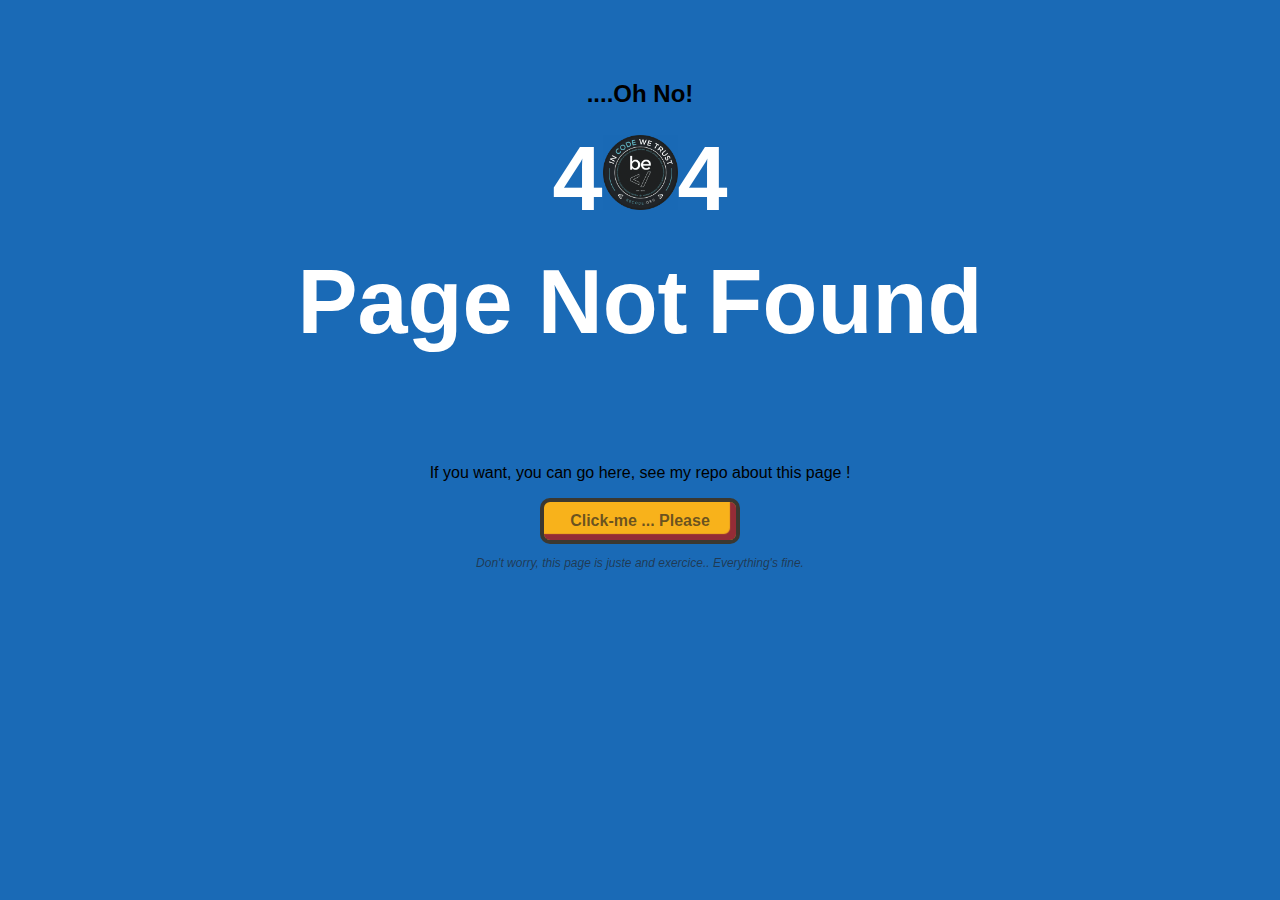
==== index.html @ 909ce52e "Update name of the files" ====
<!DOCTYPE html>
<html lang="fr">
<head>
    <meta charset="UTF-8">
    <meta name="viewport" content="width=device-width, initial-scale=1.0">
    <link rel="stylesheet" href="https://cdnjs.cloudflare.com/ajax/libs/animate.css/4.0.0/animate.min.css"/>
    <link rel="stylesheet" href="style.css">
    <title>404 Page Not Found</title>
</head>
<body>
    <h2>....Oh No!</h2>
    <h1>4<img src="img/becode.png" alt="Becode">4</h1>
    <div class="found">
        <h1>Page Not</h1>
        <h1 class="animate__animated animate__hinge">Found</h1>
    </div>
    <p>
        If you want, you can go here, see my repo about this page ! 
    </p>
    <a href="https://github.com/JackRob/404Page"><Button class="clickMe">Click-me ... Please </Button></a>
    <footer>
        <p>Don't worry, this page is juste and exercice.. Everything's fine. </p>
    </footer>
</body>
</html>
---- style.css ----
body {
    background: rgb(26, 106, 182);
    font-family: sans-serif;
    text-align: center;
    margin-top: 80px;
}

img {
    width: 75px;
}

h2 {
    font-size-adjust: 60px;
}

h1 {
    color: white;
    font-size: 90px;
    margin: 10px;
}

body p:nth-child(4) {
    margin-top: 100px;
}

span {
    z-index: 3;
}

footer p{
    font-size: 12px;
    font-weight: 200;
    font-style: italic;
    color: rgba(34, 34, 34, 0.664);    
}

.found {
    display: flex;
    justify-content: center;
}

.animate__hinge {
    transform-origin: bottom left;
    animation-delay: 3s;
}

@keyframes hinge {
    0% {
        -webkit-animation-timing-function: ease-in-out;
        animation-timing-function: ease-in-out;
    }
    20%, 60%, 85%, 100% {
        -webkit-transform: rotate(80deg);
        transform: rotate(80deg);
        -webkit-animation-timing-function: ease-in-out;
        animation-timing-function: ease-in-out;
    }
    40%{
        -webkit-transform: rotate(60deg);
        transform: rotate(60deg);
        -webkit-animation-timing-function: ease-in-out;
        animation-timing-function: ease-in-out;
        opacity: 1;
    }

    75% {
        -webkit-transform: rotate(70deg);
        transform: rotate(70deg);
        -webkit-animation-timing-function: ease-in-out;
        animation-timing-function: ease-in-out;
    }

    95% {
        -webkit-transform: rotate(75deg);
        transform: rotate(75deg);
        -webkit-animation-timing-function: ease-in-out;
        animation-timing-function: ease-in-out;
    }
}

.clickMe {
    width: 200px;
    font-size: 16px;
    background: rgb(248, 178, 27);
    color: rgba(34, 34, 34, 0.664);
    border: 4px solid rgba(49, 49, 49, 0.952);
    border-radius: 10px;
    padding: 10px 20px; 
    font-weight: 600;
    box-shadow: inset -6px -6px 1px rgba(128, 18, 60, 0.836);
}

@keyframes test {
    0% {
        width: 200px;
        height: 50px;
        font-size: 16px;
    }
    30%{
        width: 250px;
        height: 60px;
        font-size: 20px;
    }
    50% {
        width: 200px;
        height: 50px;
        font-size: 16px;
    }
    75%{
        width: 220px;
        height: 55%;
        font-size: 18px;
    }
    100%{
        width: 200px;
        height: 50px;
        font-size: 16px;
    }
}

.clickMe:hover {
    animation-name: test;
    animation-duration: 0.5s;
    animation-timing-function: ease-in;
}
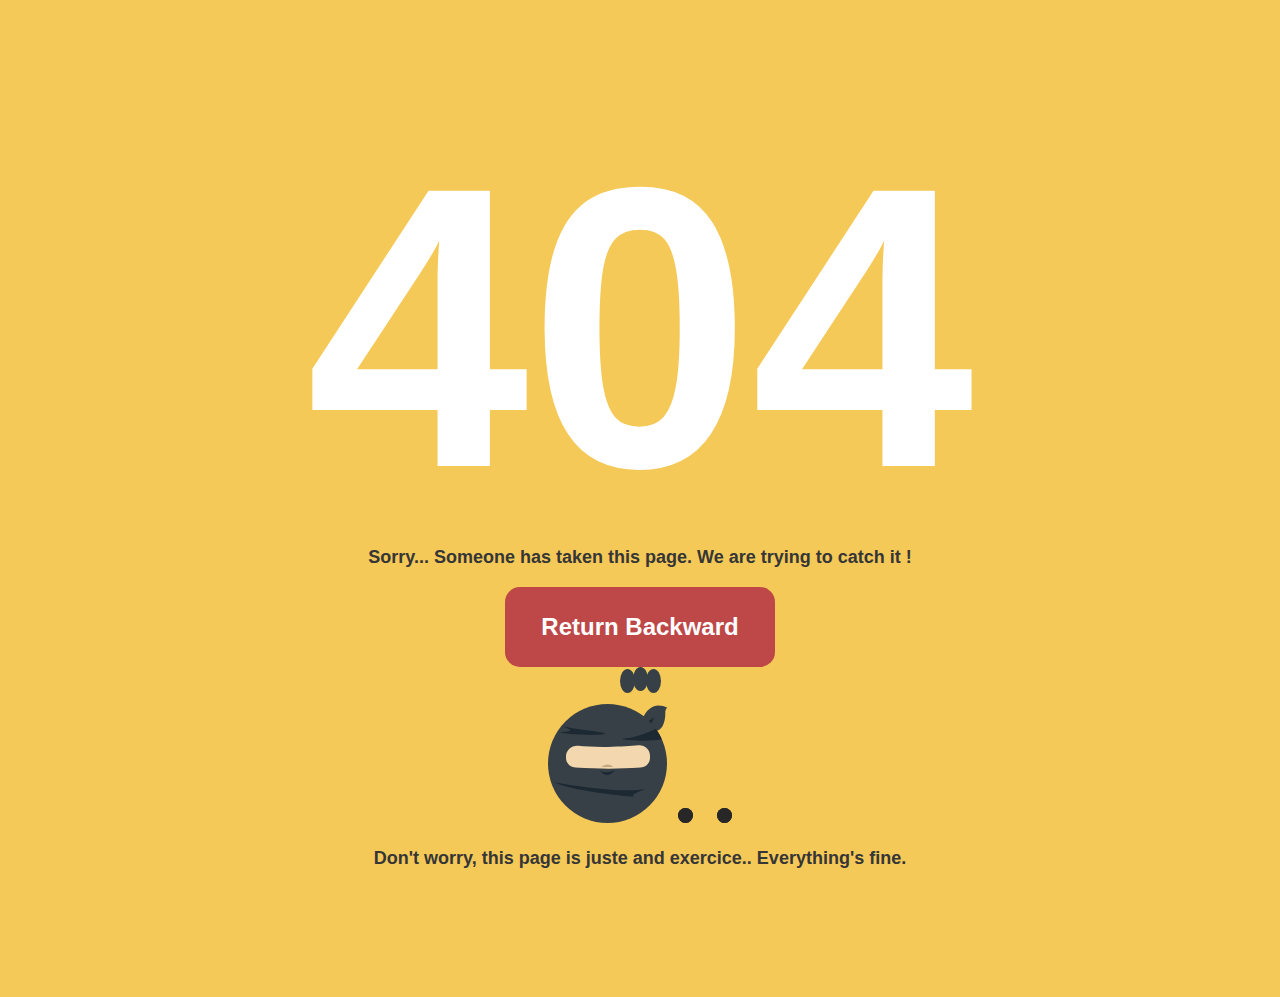
==== commit 706aa646: "COmmencement de la page V2" ====
--- a/index.html
+++ b/index.html
@@ -1,25 +1,34 @@
 <!DOCTYPE html>
 <html lang="fr">
-<head>
-    <meta charset="UTF-8">
-    <meta name="viewport" content="width=device-width, initial-scale=1.0">
-    <link rel="stylesheet" href="https://cdnjs.cloudflare.com/ajax/libs/animate.css/4.0.0/animate.min.css"/>
-    <link rel="stylesheet" href="style.css">
+  <head>
+    <meta charset="UTF-8" />
+    <meta name="viewport" content="width=device-width, initial-scale=1.0" />
+    <meta
+      name="description"
+      content="Page 404 Template example, exercice for the BeCode Formation with Css and animation css"
+    />
+    <link
+      rel="stylesheet"
+      href="https://cdnjs.cloudflare.com/ajax/libs/animate.css/4.0.0/animate.min.css"
+    />
+    <link rel="stylesheet" href="assets/style.css" />
     <title>404 Page Not Found</title>
-</head>
-<body>
-    <h2>....Oh No!</h2>
-    <h1>4<img src="img/becode.png" alt="Becode">4</h1>
-    <div class="found">
-        <h1>Page Not</h1>
-        <h1 class="animate__animated animate__hinge">Found</h1>
+  </head>
+  <body>
+    <h1>404</h1>
+    <p>Sorry... Someone has taken this page. We are trying to catch it !</p>
+    <button>Return Backward</button>
+    <div class="ninja">
+      <div class="ninja__hand">
+        <img src="assets/img/Hand.svg" alt="Ninja Hand" />
+      </div>
+      <div class="ninja__head">
+        <img src="assets/img/Ninja.svg" alt="Ninja Head" />
+        <img src="assets/img/Eyes.svg" alt="Eyes Ninja" />
+      </div>
     </div>
-    <p>
-        If you want, you can go here, see my repo about this page ! 
-    </p>
-    <a href="https://github.com/JackRob/404Page"><Button class="clickMe">Click-me ... Please </Button></a>
     <footer>
-        <p>Don't worry, this page is juste and exercice.. Everything's fine. </p>
+      <p>Don't worry, this page is juste and exercice.. Everything's fine.</p>
     </footer>
-</body>
+  </body>
 </html>
--- a/assets/style.css
+++ b/assets/style.css
@@ -0,0 +1,36 @@
+body {
+  background: #f5c958;
+  margin: 10% auto;
+  height: 100%;
+  font-family: sans-serif;
+  text-align: center;
+  color: #fff;
+  font-weight: bold;
+  font-size: 18px;
+}
+
+h1 {
+  font-size: 25rem;
+  margin: 0;
+  line-height: 25rem;
+}
+
+p {
+  color: #363636;
+  margin: 1.2rem;
+}
+
+button {
+  background: #be4747;
+  border: none;
+  padding: 26px 36px;
+  border-radius: 15px;
+  font-size: 24px;
+  font-weight: bold;
+  color: #fff;
+}
+
+.ninja {
+  position: relative;
+}
+/*# sourceMappingURL=style.css.map */